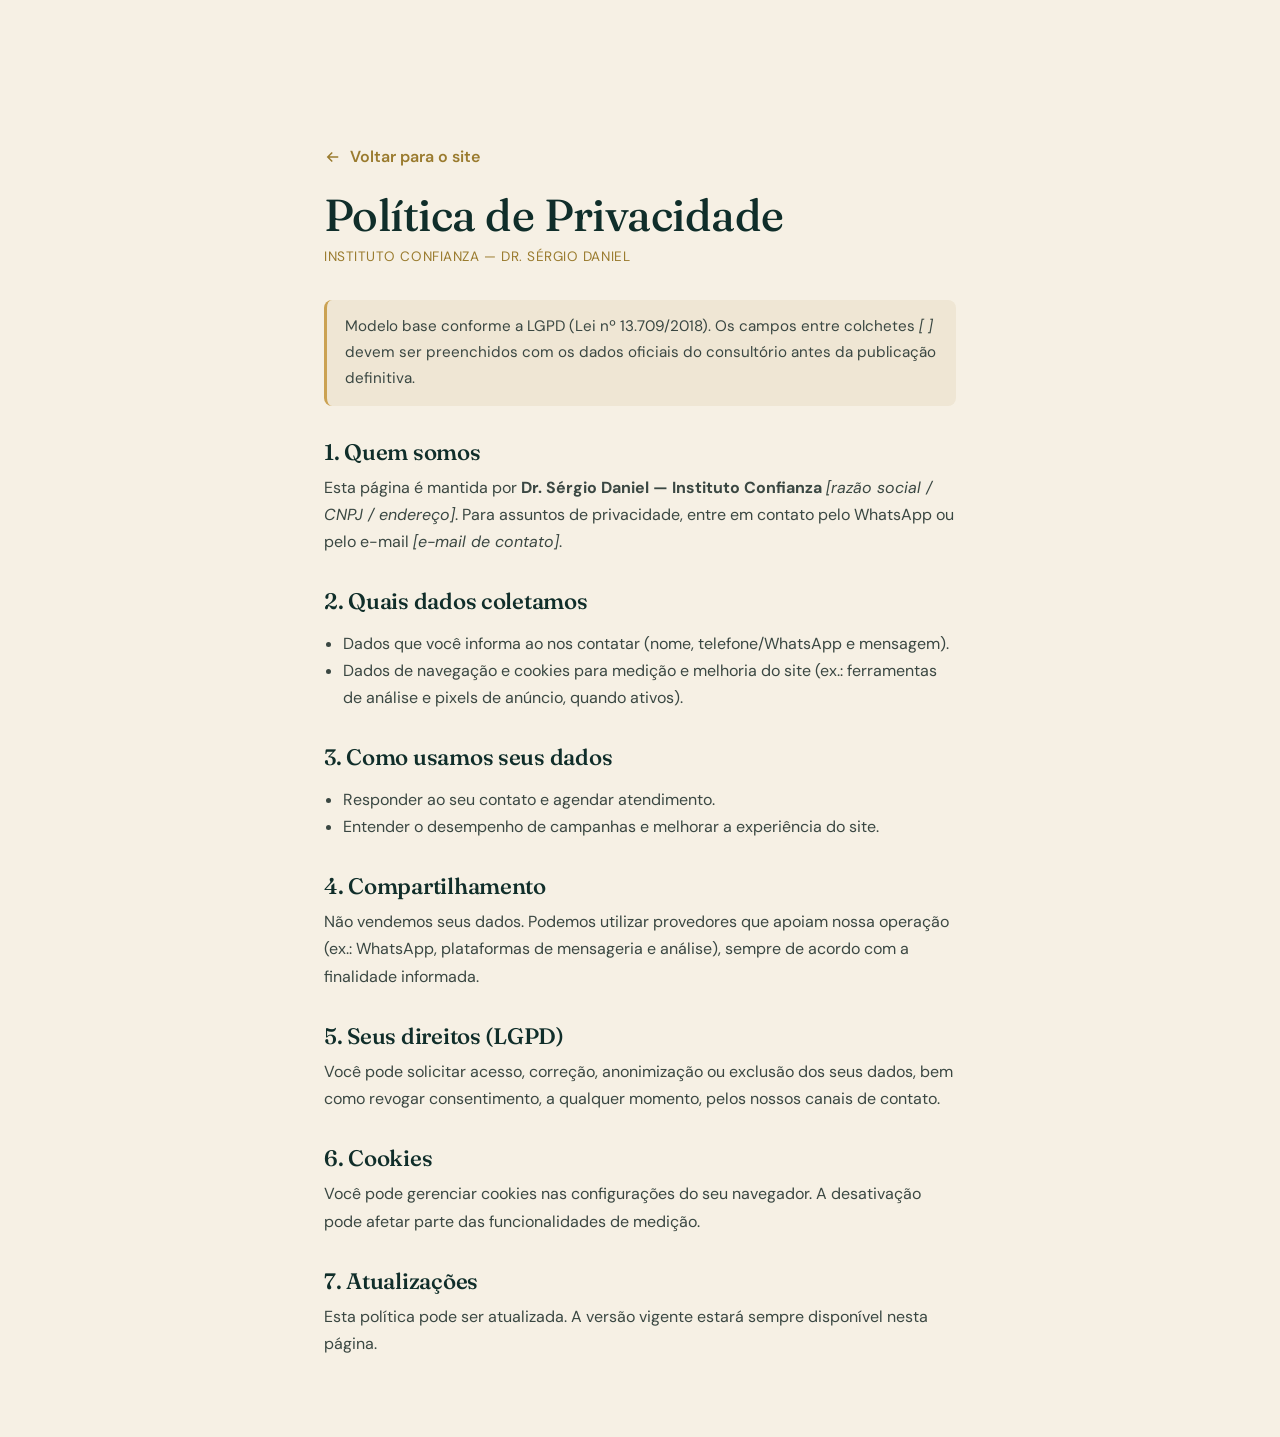
==== politica-de-privacidade/index.html @ ff895b9b "Foto real do Dr. Sérgio (hero + sobre), bio, CRM 1108-AP, endereço e acento no nome Co-Authored-By: " ====
<!DOCTYPE html>
<html lang="pt-BR">
<head>
<meta charset="UTF-8">
<meta name="viewport" content="width=device-width, initial-scale=1">
<title>Política de Privacidade — Dr. Sérgio Daniel | Instituto Confianza</title>
<meta name="robots" content="noindex">
<link rel="icon" type="image/svg+xml" href="/favicon.svg">
<link rel="preconnect" href="https://fonts.googleapis.com">
<link rel="preconnect" href="https://fonts.gstatic.com" crossorigin>
<link href="https://fonts.googleapis.com/css2?family=Fraunces:ital,opsz,wght@0,9..144,400..600;1,9..144,400..600&family=DM+Sans:opsz,wght@9..40,400..700&display=swap" rel="stylesheet">
<link rel="stylesheet" href="/style.css?v=2">
<style>
  .legal{max-width:760px;margin-inline:auto;padding:clamp(110px,16vh,160px) var(--gutter) 80px;color:var(--paper-text)}
  .legal a.back{display:inline-flex;align-items:center;gap:.5em;color:var(--gold-700);font-weight:600;margin-bottom:1.4rem}
  .legal h1{font-family:var(--font-display);color:var(--green-900);font-size:clamp(2rem,5vw,2.8rem);font-weight:480;margin:0 0 .4rem}
  .legal .updated{font-size:.85rem;color:var(--gold-700);letter-spacing:.04em;text-transform:uppercase;margin-bottom:2rem}
  .legal h2{font-family:var(--font-display);color:var(--green-900);font-size:1.4rem;font-weight:540;margin:2.2rem 0 .6rem}
  .legal p,.legal li{font-size:1rem;line-height:1.7}
  .legal ul{padding-left:1.2rem}
  .legal .note{background:var(--cream-200);border-left:3px solid var(--gold-500);border-radius:8px;padding:14px 18px;font-size:.95rem}
</style>
</head>
<body>
<main class="legal">
  <a class="back" href="/"><svg viewBox="0 0 24 24" width="18" height="18" fill="none" stroke="currentColor" stroke-width="2" aria-hidden="true"><path d="M19 12H5M11 6l-6 6 6 6"/></svg> Voltar para o site</a>
  <h1>Política de Privacidade</h1>
  <p class="updated">Instituto Confianza — Dr. Sérgio Daniel</p>

  <p class="note">Modelo base conforme a LGPD (Lei nº 13.709/2018). Os campos entre colchetes <em>[ ]</em> devem ser preenchidos com os dados oficiais do consultório antes da publicação definitiva.</p>

  <h2>1. Quem somos</h2>
  <p>Esta página é mantida por <strong>Dr. Sérgio Daniel — Instituto Confianza</strong> <em>[razão social / CNPJ / endereço]</em>. Para assuntos de privacidade, entre em contato pelo WhatsApp ou pelo e-mail <em>[e-mail de contato]</em>.</p>

  <h2>2. Quais dados coletamos</h2>
  <ul>
    <li>Dados que você informa ao nos contatar (nome, telefone/WhatsApp e mensagem).</li>
    <li>Dados de navegação e cookies para medição e melhoria do site (ex.: ferramentas de análise e pixels de anúncio, quando ativos).</li>
  </ul>

  <h2>3. Como usamos seus dados</h2>
  <ul>
    <li>Responder ao seu contato e agendar atendimento.</li>
    <li>Entender o desempenho de campanhas e melhorar a experiência do site.</li>
  </ul>

  <h2>4. Compartilhamento</h2>
  <p>Não vendemos seus dados. Podemos utilizar provedores que apoiam nossa operação (ex.: WhatsApp, plataformas de mensageria e análise), sempre de acordo com a finalidade informada.</p>

  <h2>5. Seus direitos (LGPD)</h2>
  <p>Você pode solicitar acesso, correção, anonimização ou exclusão dos seus dados, bem como revogar consentimento, a qualquer momento, pelos nossos canais de contato.</p>

  <h2>6. Cookies</h2>
  <p>Você pode gerenciar cookies nas configurações do seu navegador. A desativação pode afetar parte das funcionalidades de medição.</p>

  <h2>7. Atualizações</h2>
  <p>Esta política pode ser atualizada. A versão vigente estará sempre disponível nesta página.</p>
</main>
</body>
</html>
---- style.css ----
/* ============================================================
   LP Dr. Sergio Daniel — Instituto Confianza
   Identidade: verde-floresta + dourado (paleta real da marca)
   Fonts: Fraunces (display) + DM Sans (body)
   ============================================================ */

:root{
  /* Verde (do emblema) */
  --green-950:#0C2422;
  --green-900:#102E2A;
  --green-800:#163A33;
  --green-700:#1E4D43;
  --green-600:#2A6353;

  /* Dourado (do emblema) */
  --gold-700:#9A7B2E;
  --gold-500:#CBA252;
  --gold-400:#D9BC77;
  --gold-300:#E8D29A;

  /* Neutros quentes */
  --cream:#F6F0E4;
  --cream-200:#EFE6D4;
  --ink:#14211E;
  --paper-text:#3A4742;

  --maxw:1200px;
  --gutter:clamp(20px,5vw,64px);
  --radius:18px;

  --shadow-soft:0 24px 60px -28px rgba(12,36,34,.55);
  --shadow-gold:0 18px 50px -22px rgba(154,123,46,.5);

  --font-display:"Fraunces",Georgia,"Times New Roman",serif;
  --font-body:"DM Sans",system-ui,-apple-system,Segoe UI,sans-serif;
}

*,*::before,*::after{box-sizing:border-box}
html{scroll-behavior:smooth;-webkit-text-size-adjust:100%}
body{
  margin:0;
  font-family:var(--font-body);
  color:var(--ink);
  background:var(--cream);
  font-size:clamp(16px,1.1vw,18px);
  line-height:1.6;
  -webkit-font-smoothing:antialiased;
  text-rendering:optimizeLegibility;
}
img{max-width:100%;display:block}
a{color:inherit;text-decoration:none}
h1,h2,h3{margin:0;font-family:var(--font-display);font-weight:500;line-height:1.04;letter-spacing:-.012em}
p{margin:0}

.container{width:100%;max-width:var(--maxw);margin-inline:auto;padding-inline:var(--gutter)}

/* Kicker / eyebrow */
.kicker{
  display:inline-flex;align-items:center;gap:.6em;
  font-size:.72rem;letter-spacing:.22em;text-transform:uppercase;
  font-weight:600;color:var(--gold-500);
}
.kicker::before{content:"";width:26px;height:1px;background:linear-gradient(90deg,var(--gold-500),transparent)}

/* Botões -------------------------------------------------- */
.btn{
  --bg:var(--gold-500);--fg:var(--green-950);
  display:inline-flex;align-items:center;justify-content:center;gap:.6em;
  padding:1.05rem 1.9rem;border-radius:999px;
  font-family:var(--font-body);font-weight:600;font-size:1.02rem;letter-spacing:.01em;
  background:var(--bg);color:var(--fg);
  border:1px solid transparent;cursor:pointer;
  transition:transform .35s cubic-bezier(.2,.8,.2,1),box-shadow .35s,background .3s,color .3s;
  box-shadow:var(--shadow-gold);
}
.btn--gold{background:linear-gradient(135deg,var(--gold-400),var(--gold-500) 60%,var(--gold-700))}
.btn:hover{transform:translateY(-3px);box-shadow:0 26px 60px -20px rgba(154,123,46,.7)}
.btn--ghost{
  background:transparent;color:var(--green-800);
  border:1px solid color-mix(in srgb,var(--green-700) 45%,transparent);
  box-shadow:none;
}
.btn--ghost:hover{background:var(--green-900);color:var(--cream);border-color:var(--green-900);box-shadow:var(--shadow-soft)}
.btn svg{width:1.15em;height:1.15em;flex:none}

/* Header -------------------------------------------------- */
.site-header{
  position:fixed;inset:0 0 auto 0;z-index:60;
  display:flex;align-items:center;
  padding:18px 0;
  transition:background .4s,backdrop-filter .4s,padding .4s,border-color .4s;
  border-bottom:1px solid transparent;
}
.site-header.scrolled{
  background:color-mix(in srgb,var(--green-950) 86%,transparent);
  backdrop-filter:blur(12px) saturate(120%);
  padding:12px 0;border-bottom-color:color-mix(in srgb,var(--gold-500) 22%,transparent);
}
.site-header__row{display:flex;align-items:center;justify-content:space-between;gap:20px}
.brand{display:flex;align-items:center;gap:12px;color:var(--cream)}
.brand__mark{width:44px;height:44px;flex:none;border-radius:50%;object-fit:cover;box-shadow:0 4px 14px rgba(0,0,0,.4),0 0 0 1px color-mix(in srgb,var(--gold-400) 30%,transparent)}
.brand__name{display:flex;flex-direction:column;line-height:1}
.brand__name strong{font-family:var(--font-display);font-weight:600;font-size:1.06rem;letter-spacing:.01em}
.brand__name span{font-size:.62rem;letter-spacing:.32em;text-transform:uppercase;color:var(--gold-400);margin-top:5px}
.header-actions{display:flex;align-items:center;gap:14px}
.header-actions .ig{
  display:inline-flex;align-items:center;justify-content:center;width:42px;height:42px;border-radius:50%;
  color:var(--cream);border:1px solid color-mix(in srgb,var(--gold-400) 40%,transparent);transition:.3s;
}
.header-actions .ig:hover{background:var(--gold-500);color:var(--green-950);border-color:var(--gold-500)}
.header-actions .ig svg{width:20px;height:20px}
.header-actions .btn{padding:.7rem 1.3rem;font-size:.92rem}

/* HERO ---------------------------------------------------- */
.hero{
  position:relative;isolation:isolate;overflow:hidden;
  background:
    radial-gradient(120% 90% at 78% 18%, var(--green-700) 0%, var(--green-900) 46%, var(--green-950) 100%);
  color:var(--cream);
  padding-top:clamp(96px,12vh,150px);
  padding-bottom:clamp(40px,7vh,90px);
  min-height:100svh;display:flex;align-items:center;
}
/* brilho dourado ambiente (anima opacity/position — sem transform) */
.hero__glow{
  position:absolute;inset:-20% -10% auto auto;width:70vw;height:70vw;max-width:760px;max-height:760px;z-index:-2;
  background:radial-gradient(circle at 50% 50%, color-mix(in srgb,var(--gold-500) 26%,transparent), transparent 62%);
  filter:blur(8px);opacity:.7;
  animation:glowPulse 7s ease-in-out infinite;
}
@keyframes glowPulse{0%,100%{opacity:.55}50%{opacity:.9}}
/* linhas radiantes do emblema, decorativas */
.hero__rays{position:absolute;right:-6%;top:50%;transform:translateY(-50%);width:min(60vw,720px);z-index:-1;opacity:.16;color:var(--gold-400);pointer-events:none}
.hero__grain{position:absolute;inset:0;z-index:-1;opacity:.05;pointer-events:none;
  background-image:url("data:image/svg+xml,%3Csvg xmlns='http://www.w3.org/2000/svg' width='160' height='160'%3E%3Cfilter id='n'%3E%3CfeTurbulence type='fractalNoise' baseFrequency='0.9' numOctaves='2'/%3E%3C/filter%3E%3Crect width='100%25' height='100%25' filter='url(%23n)'/%3E%3C/svg%3E");}

.hero__inner{display:grid;grid-template-columns:1.18fr .92fr;gap:clamp(28px,5vw,72px);align-items:center;width:100%}
.hero__content{max-width:38ch}
.hero h1{
  font-size:clamp(2.5rem,5.6vw,4.4rem);
  font-optical-sizing:auto;font-weight:480;
  margin:1.1rem 0 1.2rem;letter-spacing:-.02em;
}
.hero h1 em{font-style:italic;color:var(--gold-400);font-weight:500}
.hero__sub{font-size:clamp(1.02rem,1.35vw,1.18rem);color:color-mix(in srgb,var(--cream) 86%,var(--green-600));max-width:46ch}
.hero__sub strong{color:var(--cream);font-weight:600}
.hero__cta{margin-top:1.9rem;display:flex;flex-direction:column;gap:.85rem;align-items:flex-start}
.hero__microcopy{display:flex;align-items:center;gap:.55em;font-size:.9rem;color:color-mix(in srgb,var(--cream) 70%,transparent)}
.hero__microcopy svg{width:1.05em;height:1.05em;color:var(--gold-400);flex:none}
.hero__trust{
  margin-top:2.2rem;padding-top:1.4rem;display:flex;flex-wrap:wrap;gap:1.1rem 1.8rem;
  border-top:1px solid color-mix(in srgb,var(--gold-400) 24%,transparent);
}
.hero__trust div{display:flex;flex-direction:column;gap:.15rem}
.hero__trust b{font-family:var(--font-display);font-weight:600;font-size:1.5rem;color:var(--gold-400)}
.hero__trust span{font-size:.78rem;letter-spacing:.04em;color:color-mix(in srgb,var(--cream) 70%,transparent)}

/* Retrato / moldura ouro (placeholder pronto p/ <img>) */
.hero__media{position:relative;margin:0;justify-self:end;width:100%;max-width:440px}
.portrait{
  position:relative;aspect-ratio:4/5;border-radius:calc(var(--radius) + 8px);overflow:hidden;
  border:1px solid color-mix(in srgb,var(--gold-400) 55%,transparent);
  box-shadow:var(--shadow-soft);
  background:
    linear-gradient(180deg,transparent 40%, color-mix(in srgb,var(--green-950) 78%,transparent) 100%),
    radial-gradient(120% 80% at 50% 20%, var(--green-700), var(--green-900) 70%, var(--green-950));
}
.portrait img{width:100%;height:100%;object-fit:cover;object-position:center top}
.portrait__placeholder{position:absolute;inset:0;display:grid;place-items:center;text-align:center;color:color-mix(in srgb,var(--gold-300) 80%,transparent)}
.portrait__placeholder svg{width:96px;height:96px;opacity:.85;margin-bottom:14px}
.portrait__placeholder small{display:block;font-size:.74rem;letter-spacing:.14em;text-transform:uppercase;color:color-mix(in srgb,var(--cream) 55%,transparent)}
.portrait::after{content:"";position:absolute;inset:10px;border:1px solid color-mix(in srgb,var(--gold-400) 28%,transparent);border-radius:var(--radius);pointer-events:none}
.portrait__badge{
  position:absolute;left:-18px;bottom:26px;z-index:3;
  background:var(--cream);color:var(--green-900);border-radius:14px;padding:.85rem 1.1rem;
  box-shadow:var(--shadow-soft);display:flex;align-items:center;gap:.7rem;max-width:230px;
}
.portrait__badge svg{width:30px;height:30px;color:var(--gold-700);flex:none}
.portrait__badge b{font-family:var(--font-display);font-size:.98rem;display:block;line-height:1.15}
.portrait__badge span{font-size:.74rem;color:var(--paper-text)}

/* SEÇÃO 1 — Editorial (cream) ----------------------------- */
.problema{position:relative;background:var(--cream);padding:clamp(72px,11vh,140px) 0;overflow:hidden}
.problema__emblem{position:absolute;right:-8%;top:-10%;width:min(48vw,560px);color:var(--green-700);opacity:.05;pointer-events:none}
.problema__grid{display:grid;grid-template-columns:1.02fr 1fr;gap:clamp(32px,6vw,84px);align-items:start;position:relative}
.problema__lead h2{
  font-size:clamp(2rem,4.4vw,3.35rem);color:var(--green-900);margin:1rem 0 1.4rem;font-weight:460;
}
.problema__lead h2 em{font-style:italic;color:var(--gold-700)}
.problema__lead p{color:var(--paper-text);max-width:42ch;font-size:1.06rem}
.problema__lead p + p{margin-top:1.1rem}
.problema__lead .btn{margin-top:2.1rem}

.factors{
  border-top:1px solid color-mix(in srgb,var(--green-700) 22%,transparent);
}
.factors__title{
  font-size:.78rem;letter-spacing:.18em;text-transform:uppercase;color:var(--gold-700);
  font-weight:700;padding:1.2rem 0 .4rem;
}
.factor{
  display:flex;align-items:center;gap:1rem;padding:1.05rem 0;
  border-top:1px solid color-mix(in srgb,var(--green-700) 16%,transparent);
}
.factor:first-of-type{border-top:none}
.factor__no{font-family:var(--font-display);font-size:1.05rem;color:var(--gold-700);width:2.1rem;flex:none;font-variant-numeric:tabular-nums}
.factor__icon{
  width:34px;height:34px;border-radius:50%;flex:none;display:grid;place-items:center;
  background:color-mix(in srgb,var(--gold-500) 16%,transparent);color:var(--gold-700);
}
.factor__icon svg{width:17px;height:17px}
.factor p{font-weight:500;color:var(--green-900);font-size:1.05rem}
.factor__hint{display:block;font-weight:400;font-size:.86rem;color:var(--paper-text);margin-top:.1rem}

.problema__close{
  grid-column:1 / -1;margin-top:clamp(34px,5vw,60px);
  display:flex;flex-wrap:wrap;align-items:center;justify-content:space-between;gap:24px;
  padding:clamp(24px,3vw,38px) clamp(26px,4vw,46px);border-radius:var(--radius);
  background:linear-gradient(135deg,var(--green-900),var(--green-800));color:var(--cream);
  box-shadow:var(--shadow-soft);
}
.problema__close p{font-family:var(--font-display);font-size:clamp(1.2rem,2.2vw,1.6rem);font-weight:420;max-width:30ch;line-height:1.25}
.problema__close p em{color:var(--gold-400);font-style:italic}

/* CTA flutuante (sempre centralizado) --------------------- */
.float-cta{
  position:fixed;left:0;right:0;bottom:22px;z-index:55;width:fit-content;margin-inline:auto;
  transform:translateY(140%);opacity:0;transition:transform .5s cubic-bezier(.2,.8,.2,1),opacity .4s;
}
.float-cta.show{transform:translateY(0);opacity:1}
.float-cta .btn{box-shadow:0 18px 44px -16px rgba(12,36,34,.6),0 0 0 6px color-mix(in srgb,var(--cream) 70%,transparent)}

/* Reveal (AOS-like, fora do hero) ------------------------- */
[data-reveal]{opacity:0;transform:translateY(22px);transition:opacity .7s ease,transform .7s cubic-bezier(.2,.8,.2,1)}
[data-reveal].in{opacity:1;transform:none}

/* Foco visível (acessibilidade) --------------------------- */
:focus-visible{outline:2px solid var(--gold-400);outline-offset:3px;border-radius:6px}
:focus:not(:focus-visible){outline:none}

/* Cabeçalho de seção -------------------------------------- */
.section-head{max-width:54ch}
.section-head h2{font-size:clamp(2rem,4.4vw,3.35rem);margin:1rem 0 .8rem;font-weight:460}
.section-head__sub{color:color-mix(in srgb,var(--cream) 80%,transparent);font-size:1.06rem;max-width:52ch}
.section-head--light h2{color:var(--cream)}
.section-head--center{margin-inline:auto;text-align:center}
.section-head--center .kicker::before{display:none}
.section-head--center .section-head__sub{margin-inline:auto;color:var(--paper-text)}
.section-head--center h2{color:var(--green-900)}

/* SEÇÃO 3 — Serviços (Bento) ------------------------------ */
.services{position:relative;isolation:isolate;overflow:hidden;background:var(--green-900);color:var(--cream);padding:clamp(72px,11vh,140px) 0}
.services__rays{position:absolute;right:-8%;bottom:-12%;width:min(54vw,620px);color:var(--gold-400);opacity:.06;z-index:-1;pointer-events:none}
.services .section-head{margin-bottom:clamp(34px,5vw,56px)}
.bento{display:grid;grid-template-columns:repeat(6,1fr);grid-auto-rows:minmax(168px,auto);gap:16px}
.bento__card{
  display:flex;flex-direction:column;gap:.7rem;padding:clamp(20px,2.4vw,30px);
  border-radius:var(--radius);background:var(--green-800);
  border:1px solid color-mix(in srgb,var(--gold-400) 16%,transparent);
  color:var(--cream);position:relative;overflow:hidden;
  transition:transform .4s cubic-bezier(.2,.8,.2,1),box-shadow .4s,border-color .4s,background .4s;
}
.bento__card:nth-child(1){grid-column:1 / 4;grid-row:1 / 3}
.bento__card:nth-child(2){grid-column:4 / 7;grid-row:1 / 2}
.bento__card:nth-child(3){grid-column:4 / 7;grid-row:2 / 3}
.bento__card:nth-child(4){grid-column:1 / 4;grid-row:3 / 4}
.bento__card:nth-child(5){grid-column:4 / 7;grid-row:3 / 4}
.bento__card--feature{
  background:linear-gradient(150deg,var(--gold-400),var(--gold-500) 55%,var(--gold-700));
  color:var(--green-950);border-color:transparent;justify-content:space-between;
}
.bento__card:hover{transform:translateY(-6px);box-shadow:var(--shadow-soft);border-color:color-mix(in srgb,var(--gold-400) 50%,transparent)}
.bento__card--feature:hover{box-shadow:0 28px 64px -24px rgba(154,123,46,.7)}
.bento__icon{width:46px;height:46px;border-radius:12px;display:grid;place-items:center;flex:none;
  background:color-mix(in srgb,var(--gold-400) 14%,transparent);color:var(--gold-400);transition:transform .4s}
.bento__card--feature .bento__icon{background:color-mix(in srgb,var(--green-950) 12%,transparent);color:var(--green-900)}
.bento__icon svg{width:24px;height:24px}
.bento__card:hover .bento__icon{transform:scale(1.06)}
.bento__card h3{font-size:clamp(1.15rem,1.6vw,1.42rem);font-weight:560;letter-spacing:-.01em}
.bento__card--feature h3{font-size:clamp(1.5rem,2.4vw,2rem)}
.bento__card p{font-size:.97rem;line-height:1.55;color:color-mix(in srgb,var(--cream) 82%,transparent)}
.bento__card--feature p{color:color-mix(in srgb,var(--green-950) 80%,transparent)}
.bento__more{margin-top:auto;display:inline-flex;align-items:center;gap:.4em;font-weight:600;font-size:.9rem;color:var(--gold-400);
  opacity:.65;transition:opacity .35s}
.bento__card--feature .bento__more{color:var(--green-900)}
.bento__more svg{width:1.05em;height:1.05em;transition:transform .35s}
.bento__card:hover .bento__more{opacity:1}
.bento__card:hover .bento__more svg{transform:translateX(4px)}

/* SEÇÃO 4 — Resultados (Gallery) -------------------------- */
.results{background:var(--cream);padding:clamp(72px,11vh,140px) 0;overflow:hidden}
.results .section-head{margin-bottom:clamp(30px,4vw,48px)}
.results__track{
  display:flex;gap:20px;overflow-x:auto;scroll-snap-type:x mandatory;
  padding:6px clamp(20px,5vw,64px) 18px;scrollbar-width:none;-webkit-overflow-scrolling:touch;
}
.results__track::-webkit-scrollbar{display:none}
.result-card{flex:0 0 300px;scroll-snap-align:start;border-radius:var(--radius);overflow:hidden;
  background:var(--green-900);border:1px solid color-mix(in srgb,var(--gold-400) 26%,transparent);box-shadow:var(--shadow-soft)}
.result-card__media{position:relative;aspect-ratio:3/4;
  background:radial-gradient(120% 80% at 50% 20%,var(--green-700),var(--green-900) 70%,var(--green-950))}
.result-card__media::after{content:"";position:absolute;inset:0;background:linear-gradient(transparent 52%,color-mix(in srgb,var(--green-950) 82%,transparent))}
.result-card__ph{position:absolute;inset:0;display:grid;place-content:center;justify-items:center;gap:12px;text-align:center;
  color:color-mix(in srgb,var(--gold-300) 75%,transparent);z-index:1}
.result-card__ph svg{width:54px;height:54px;opacity:.7}
.result-card__ph small{font-size:.72rem;letter-spacing:.1em;text-transform:uppercase;color:color-mix(in srgb,var(--cream) 55%,transparent)}
.result-card__play{width:64px;height:64px;border-radius:50%;display:grid;place-items:center;
  background:var(--gold-500);color:var(--green-950);animation:pulse 2.4s ease-in-out infinite}
.result-card__play svg{width:26px;height:26px;margin-left:3px}
@keyframes pulse{0%,100%{box-shadow:0 0 0 0 color-mix(in srgb,var(--gold-400) 55%,transparent)}50%{box-shadow:0 0 0 14px transparent}}
.result-card__body{padding:16px 18px;display:flex;flex-direction:column;gap:2px}
.result-card__body strong{font-family:var(--font-display);font-weight:560;font-size:1.05rem;color:var(--cream)}
.result-card__body span{font-size:.88rem;color:color-mix(in srgb,var(--cream) 66%,transparent)}
.results__cta{margin-top:8px;display:flex;justify-content:center}

/* SEÇÃO 5 — Jornada (Timeline) ---------------------------- */
.journey{background:var(--green-800);color:var(--cream);padding:clamp(72px,11vh,140px) 0;overflow:hidden}
.journey .section-head{margin-bottom:clamp(40px,6vw,64px)}
.timeline{list-style:none;margin:0;padding:0;display:grid;grid-template-columns:repeat(4,1fr);gap:28px;position:relative}
.timeline::before{content:"";position:absolute;top:28px;left:11%;right:11%;height:2px;
  background:linear-gradient(90deg,var(--gold-700),var(--gold-400),var(--gold-700));
  transform:scaleX(0);transform-origin:left;transition:transform 1.2s cubic-bezier(.2,.8,.2,1) .2s}
.timeline.in::before{transform:scaleX(1)}
.timeline__step{text-align:center;display:flex;flex-direction:column;align-items:center;gap:.5rem}
.timeline__no{width:58px;height:58px;border-radius:50%;display:grid;place-items:center;margin-bottom:14px;
  background:var(--green-900);border:1px solid color-mix(in srgb,var(--gold-400) 55%,transparent);
  color:var(--gold-400);font-family:var(--font-display);font-size:1.5rem;font-weight:560;position:relative;z-index:1;
  box-shadow:0 10px 30px -14px rgba(0,0,0,.6)}
.timeline__step h3{font-size:1.28rem;font-weight:520;color:var(--cream)}
.timeline__step p{font-size:.95rem;color:color-mix(in srgb,var(--cream) 80%,transparent);max-width:30ch}

/* SEÇÃO 6 — Sobre (Layered) ------------------------------- */
.about{background:var(--cream);padding:clamp(72px,11vh,140px) 0;overflow:hidden}
.about__grid{display:grid;grid-template-columns:.92fr 1.08fr;gap:clamp(32px,6vw,80px);align-items:center}
.about__media{position:relative;margin:0;justify-self:start;width:100%;max-width:420px}
.about__rays{position:absolute;inset:auto -14% -10% auto;width:min(46vw,380px);color:var(--gold-500);opacity:.12;z-index:0}
.portrait--about{position:relative;z-index:1}
.about__card{position:absolute;right:-14px;bottom:24px;z-index:3;display:flex;align-items:center;gap:.7rem;
  background:var(--cream);border-radius:14px;padding:.8rem 1rem;box-shadow:var(--shadow-soft);
  border:1px solid color-mix(in srgb,var(--gold-500) 24%,transparent);animation:floatY 6s ease-in-out infinite}
.about__card img{border-radius:50%;width:36px;height:36px;flex:none}
.about__card span{display:flex;flex-direction:column;line-height:1.2}
.about__card b{font-family:var(--font-display);font-size:.95rem;color:var(--green-900)}
.about__card span span,.about__card span{font-size:.78rem;color:var(--paper-text)}
@keyframes floatY{0%,100%{transform:translateY(0)}50%{transform:translateY(-7px)}}
.about__content h2{color:var(--green-900);margin:1rem 0 1.2rem}
.about__bio{color:var(--paper-text);font-size:1.06rem;line-height:1.7}
.about__content p + p{margin-top:1rem}
.about__chips{list-style:none;margin:1.6rem 0 0;padding:0;display:flex;flex-wrap:wrap;gap:.6rem}
.about__chips li{font-size:.78rem;letter-spacing:.04em;text-transform:uppercase;color:var(--gold-700);font-weight:600;
  background:color-mix(in srgb,var(--gold-500) 12%,transparent);border:1px solid color-mix(in srgb,var(--gold-500) 30%,transparent);
  padding:.5rem .9rem;border-radius:999px}
.about__content .btn{margin-top:1.8rem}

/* SEÇÃO 7 — FAQ (Accordion) ------------------------------- */
.faq{background:var(--cream-200);padding:clamp(72px,11vh,140px) 0}
.faq__wrap{max-width:780px}
.faq .section-head{margin-bottom:clamp(28px,4vw,44px)}
.faq__item{border-top:1px solid color-mix(in srgb,var(--green-700) 18%,transparent)}
.faq__item:last-child{border-bottom:1px solid color-mix(in srgb,var(--green-700) 18%,transparent)}
.faq__item h3{margin:0}
.faq__q{width:100%;display:flex;align-items:center;justify-content:space-between;gap:18px;
  background:none;border:0;cursor:pointer;text-align:left;padding:20px 2px;min-height:44px;
  font-family:var(--font-display);font-weight:520;font-size:clamp(1.04rem,1.5vw,1.18rem);color:var(--green-900)}
.faq__plus{position:relative;width:22px;height:22px;flex:none;transition:transform .4s cubic-bezier(.2,.8,.2,1)}
.faq__plus::before,.faq__plus::after{content:"";position:absolute;background:var(--gold-700);border-radius:2px}
.faq__plus::before{left:50%;top:0;width:2px;height:100%;transform:translateX(-50%)}
.faq__plus::after{top:50%;left:0;height:2px;width:100%;transform:translateY(-50%)}
.faq__item.open .faq__plus{transform:rotate(135deg)}
.faq__a{display:grid;grid-template-rows:0fr;transition:grid-template-rows .4s ease}
.faq__a>div{overflow:hidden}
.faq__item.open .faq__a{grid-template-rows:1fr}
.faq__a p{padding:0 2px 22px;color:var(--paper-text);font-size:1rem;line-height:1.65;max-width:64ch}

/* SEÇÃO 8 — CTA final (Spotlight) ------------------------- */
.finale{position:relative;isolation:isolate;overflow:hidden;text-align:center;color:var(--cream);
  background:radial-gradient(110% 80% at 50% 30%,var(--green-800),var(--green-950) 70%);
  padding:clamp(90px,14vh,170px) 0}
.finale__glow{position:absolute;left:50%;top:30%;width:80vw;max-width:760px;height:80vw;max-height:760px;
  transform:translate(-50%,-50%);z-index:-1;
  background:radial-gradient(circle,color-mix(in srgb,var(--gold-500) 24%,transparent),transparent 62%);
  filter:blur(10px);animation:glowPulse 7s ease-in-out infinite}
.finale__rays{position:absolute;inset:0;width:100%;height:100%;color:var(--gold-400);opacity:.1;z-index:-1}
.finale__inner{max-width:720px;margin-inline:auto;display:flex;flex-direction:column;align-items:center;gap:1.1rem}
.finale h2{font-size:clamp(2.2rem,5vw,3.8rem);font-weight:480;line-height:1.05}
.finale h2 em{font-style:italic;color:var(--gold-400)}
.finale p{font-size:1.1rem;color:color-mix(in srgb,var(--cream) 82%,transparent);max-width:46ch}
.finale__micro{font-size:.9rem;color:color-mix(in srgb,var(--cream) 66%,transparent)}
.btn--lg{padding:1.2rem 2.3rem;font-size:1.1rem}

/* FOOTER -------------------------------------------------- */
.site-footer{background:var(--green-950);color:color-mix(in srgb,var(--cream) 72%,transparent);
  padding:clamp(50px,7vh,82px) 0 30px;border-top:1px solid color-mix(in srgb,var(--gold-500) 18%,transparent)}
.site-footer__grid{display:grid;grid-template-columns:1.4fr 1fr 1fr;gap:clamp(28px,4vw,56px)}
.site-footer .brand{color:var(--cream);margin-bottom:1rem}
.site-footer__tag{font-size:.95rem;max-width:34ch;line-height:1.55}
.site-footer__col{display:flex;flex-direction:column;gap:.7rem}
.site-footer__col h2{font-family:var(--font-display);font-weight:560;font-size:1.05rem;color:var(--gold-400);margin-bottom:.3rem}
.site-footer__col a{font-size:.95rem;color:color-mix(in srgb,var(--cream) 80%,transparent);transition:color .3s;width:fit-content;min-height:auto}
.site-footer__col a:hover{color:var(--gold-400)}
.site-footer__muted{font-size:.92rem;color:color-mix(in srgb,var(--cream) 55%,transparent)}
.site-footer__legal{display:flex;flex-wrap:wrap;justify-content:space-between;gap:10px;margin-top:clamp(32px,5vw,52px);
  padding-top:22px;border-top:1px solid color-mix(in srgb,var(--cream) 12%,transparent);
  font-size:.82rem;color:color-mix(in srgb,var(--cream) 55%,transparent)}

/* Responsivo — seções novas ------------------------------- */
@media (max-width:900px){
  .bento{grid-template-columns:1fr 1fr;grid-auto-rows:auto}
  .bento__card{grid-column:auto!important;grid-row:auto!important}
  .bento__card--feature{grid-column:1 / -1!important}
  .timeline{grid-template-columns:1fr;gap:0;text-align:left}
  .timeline::before{top:0;bottom:0;left:28px;right:auto;width:2px;height:auto;
    background:linear-gradient(180deg,var(--gold-700),var(--gold-400),var(--gold-700));
    transform:scaleY(0);transform-origin:top}
  .timeline.in::before{transform:scaleY(1)}
  .timeline__step{flex-direction:row;align-items:flex-start;text-align:left;gap:18px;padding-bottom:30px}
  .timeline__no{margin-bottom:0}
  .timeline__step p{max-width:none}
  .timeline__step>div{flex:1}
  .about__grid{grid-template-columns:1fr;gap:30px;justify-items:center}
  .about__media{justify-self:center;max-width:360px}
  .about__content{text-align:left}
  .site-footer__grid{grid-template-columns:1fr 1fr}
  .site-footer__brand{grid-column:1 / -1}
}
@media (max-width:560px){
  .bento{grid-template-columns:1fr}
  .bento__card--feature{grid-column:auto!important}
  .result-card{flex-basis:78vw}
  .finale h2{font-size:clamp(2rem,8vw,2.6rem)}
  .finale .btn{width:100%}
  .site-footer__grid{grid-template-columns:1fr}
  .site-footer__legal{flex-direction:column}
}

/* Responsivo (hero/seção 1) ------------------------------- */
@media (max-width:900px){
  .hero{min-height:auto;padding-top:104px}
  .hero__inner{grid-template-columns:1fr;gap:30px}
  .hero__content{max-width:none}
  /* headline + CTA ANTES da mídia no mobile (CTA na 1ª dobra) */
  .hero__content{order:1}
  .hero__media{order:2;justify-self:center;max-width:340px}
  .hero__trust{display:none}
  .hero__media{margin-top:6px}
  .problema__grid{grid-template-columns:1fr;gap:14px}
  .factors{margin-top:8px}
  .header-actions .btn{display:none}
}
@media (max-width:560px){
  .hero h1{font-size:clamp(2rem,9vw,2.6rem);margin:.8rem 0 1rem}
  .hero__sub{font-size:1rem}
  .hero__cta .btn{width:100%}
  .portrait__badge{left:8px;bottom:12px;padding:.7rem .9rem}
  .brand__name span{display:none}
  .problema__close{flex-direction:column;align-items:flex-start}
}

@media (prefers-reduced-motion:reduce){
  *{animation:none!important}
  [data-reveal]{opacity:1;transform:none;transition:none}
  html{scroll-behavior:auto}
}
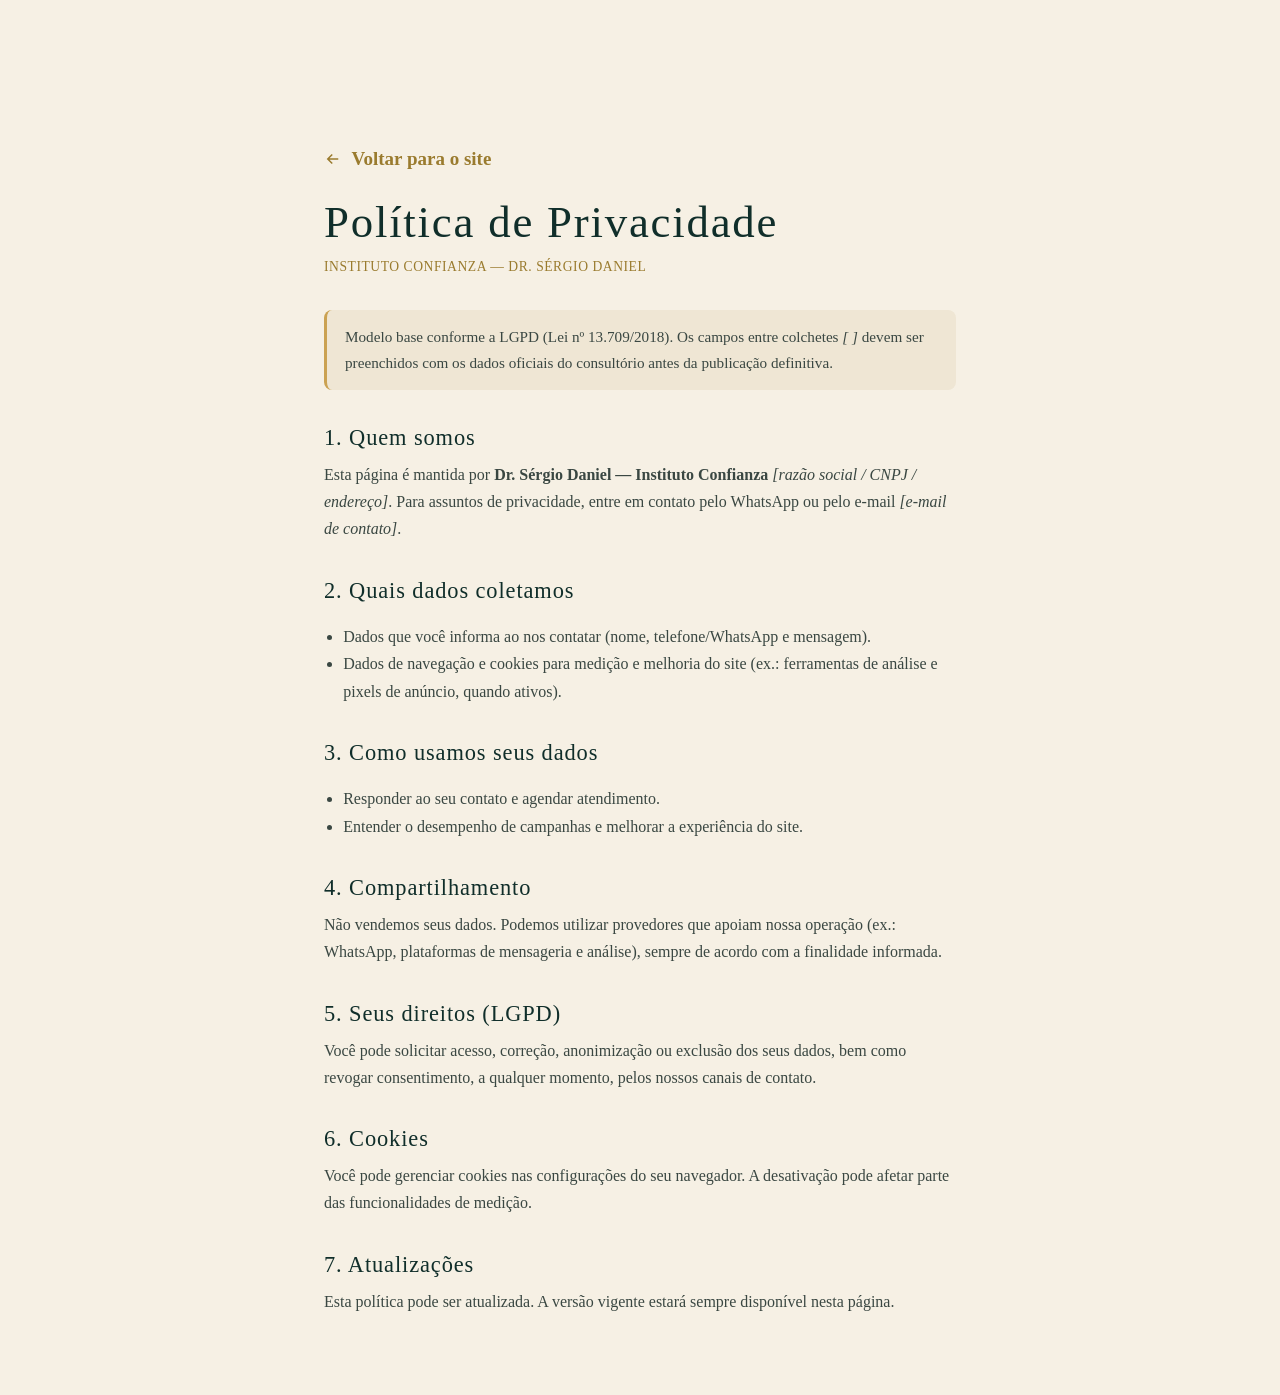
==== commit d45659fe: "LP Dr. Sérgio Daniel — reconstrução com base no rascunho dele (audio + HTML) - Copy/estrutura seguin" ====
--- a/politica-de-privacidade/index.html
+++ b/politica-de-privacidade/index.html
@@ -5,11 +5,20 @@
 <meta name="viewport" content="width=device-width, initial-scale=1">
 <title>Política de Privacidade — Dr. Sérgio Daniel | Instituto Confianza</title>
 <meta name="robots" content="noindex">
+
+<!-- Google Tag Manager -->
+<script>(function(w,d,s,l,i){w[l]=w[l]||[];w[l].push({'gtm.start':
+new Date().getTime(),event:'gtm.js'});var f=d.getElementsByTagName(s)[0],
+j=d.createElement(s),dl=l!='dataLayer'?'&l='+l:'';j.async=true;j.src=
+'https://www.googletagmanager.com/gtm.js?id='+i+dl;f.parentNode.insertBefore(j,f);
+})(window,document,'script','dataLayer','GTM-5ZCB4FC5');</script>
+<!-- End Google Tag Manager -->
+
 <link rel="icon" type="image/svg+xml" href="/favicon.svg">
 <link rel="preconnect" href="https://fonts.googleapis.com">
 <link rel="preconnect" href="https://fonts.gstatic.com" crossorigin>
 <link href="https://fonts.googleapis.com/css2?family=Fraunces:ital,opsz,wght@0,9..144,400..600;1,9..144,400..600&family=DM+Sans:opsz,wght@9..40,400..700&display=swap" rel="stylesheet">
-<link rel="stylesheet" href="/style.css?v=2">
+<link rel="stylesheet" href="/style.css?v=10">
 <style>
   .legal{max-width:760px;margin-inline:auto;padding:clamp(110px,16vh,160px) var(--gutter) 80px;color:var(--paper-text)}
   .legal a.back{display:inline-flex;align-items:center;gap:.5em;color:var(--gold-700);font-weight:600;margin-bottom:1.4rem}
@@ -22,6 +31,10 @@
 </style>
 </head>
 <body>
+<!-- Google Tag Manager (noscript) -->
+<noscript><iframe src="https://www.googletagmanager.com/ns.html?id=GTM-5ZCB4FC5"
+height="0" width="0" style="display:none;visibility:hidden"></iframe></noscript>
+<!-- End Google Tag Manager (noscript) -->
 <main class="legal">
   <a class="back" href="/"><svg viewBox="0 0 24 24" width="18" height="18" fill="none" stroke="currentColor" stroke-width="2" aria-hidden="true"><path d="M19 12H5M11 6l-6 6 6 6"/></svg> Voltar para o site</a>
   <h1>Política de Privacidade</h1>
--- a/style.css
+++ b/style.css
@@ -1,7 +1,8 @@
 /* ============================================================
-   LP Dr. Sergio Daniel — Instituto Confianza
+   LP Dr. Sérgio Daniel — Instituto Confianza
    Identidade: verde-floresta + dourado (paleta real da marca)
-   Fonts: Fraunces (display) + DM Sans (body)
+   Fonts: Cinzel (display) + Cormorant Garamond (corpo)
+   Base: rascunho aprovado pelo Dr. Sérgio + cores reais + recursos Reach
    ============================================================ */
 
 :root{
@@ -11,450 +12,244 @@
   --green-800:#163A33;
   --green-700:#1E4D43;
   --green-600:#2A6353;
-
   /* Dourado (do emblema) */
   --gold-700:#9A7B2E;
   --gold-500:#CBA252;
   --gold-400:#D9BC77;
   --gold-300:#E8D29A;
-
   /* Neutros quentes */
   --cream:#F6F0E4;
+  --cream-2:#EFE6D4;
   --cream-200:#EFE6D4;
   --ink:#14211E;
   --paper-text:#3A4742;
 
-  --maxw:1200px;
+  --maxw:1140px;
   --gutter:clamp(20px,5vw,64px);
-  --radius:18px;
-
-  --shadow-soft:0 24px 60px -28px rgba(12,36,34,.55);
-  --shadow-gold:0 18px 50px -22px rgba(154,123,46,.5);
-
-  --font-display:"Fraunces",Georgia,"Times New Roman",serif;
-  --font-body:"DM Sans",system-ui,-apple-system,Segoe UI,sans-serif;
+
+  --font-display:"Cinzel",Georgia,"Times New Roman",serif;
+  --font-body:"Cormorant Garamond",Georgia,"Times New Roman",serif;
+  --font-ui:"DM Sans",system-ui,-apple-system,Segoe UI,sans-serif;
 }
 
 *,*::before,*::after{box-sizing:border-box}
 html{scroll-behavior:smooth;-webkit-text-size-adjust:100%}
 body{
-  margin:0;
-  font-family:var(--font-body);
-  color:var(--ink);
-  background:var(--cream);
-  font-size:clamp(16px,1.1vw,18px);
-  line-height:1.6;
-  -webkit-font-smoothing:antialiased;
-  text-rendering:optimizeLegibility;
+  margin:0;background:var(--cream);color:var(--ink);
+  font-family:var(--font-body);font-size:19px;font-weight:500;line-height:1.55;
+  -webkit-font-smoothing:antialiased;text-rendering:optimizeLegibility;
 }
 img{max-width:100%;display:block}
 a{color:inherit;text-decoration:none}
-h1,h2,h3{margin:0;font-family:var(--font-display);font-weight:500;line-height:1.04;letter-spacing:-.012em}
+h1,h2,h3,.display{font-family:var(--font-display);letter-spacing:.04em;margin:0;font-weight:600;line-height:1.18}
 p{margin:0}
-
-.container{width:100%;max-width:var(--maxw);margin-inline:auto;padding-inline:var(--gutter)}
-
-/* Kicker / eyebrow */
-.kicker{
-  display:inline-flex;align-items:center;gap:.6em;
-  font-size:.72rem;letter-spacing:.22em;text-transform:uppercase;
-  font-weight:600;color:var(--gold-500);
-}
-.kicker::before{content:"";width:26px;height:1px;background:linear-gradient(90deg,var(--gold-500),transparent)}
+.wrap{max-width:var(--maxw);margin:0 auto;padding:0 var(--gutter)}
+.center{text-align:center}
+
+.eyebrow{font-family:var(--font-display);font-size:12px;letter-spacing:.22em;text-transform:uppercase;color:var(--gold-700);font-weight:600}
+.eyebrow.on-dark{color:var(--gold-400)}
+
+.ring-divider{display:flex;align-items:center;justify-content:center;gap:10px;margin:26px 0}
+.ring-divider span{width:7px;height:7px;border-radius:50%;border:1.5px solid var(--gold-700)}
+.ring-divider i{display:block;height:1px;width:64px;background:linear-gradient(90deg,transparent,var(--gold-700),transparent)}
 
 /* Botões -------------------------------------------------- */
 .btn{
-  --bg:var(--gold-500);--fg:var(--green-950);
-  display:inline-flex;align-items:center;justify-content:center;gap:.6em;
-  padding:1.05rem 1.9rem;border-radius:999px;
-  font-family:var(--font-body);font-weight:600;font-size:1.02rem;letter-spacing:.01em;
-  background:var(--bg);color:var(--fg);
-  border:1px solid transparent;cursor:pointer;
-  transition:transform .35s cubic-bezier(.2,.8,.2,1),box-shadow .35s,background .3s,color .3s;
-  box-shadow:var(--shadow-gold);
-}
-.btn--gold{background:linear-gradient(135deg,var(--gold-400),var(--gold-500) 60%,var(--gold-700))}
-.btn:hover{transform:translateY(-3px);box-shadow:0 26px 60px -20px rgba(154,123,46,.7)}
-.btn--ghost{
-  background:transparent;color:var(--green-800);
-  border:1px solid color-mix(in srgb,var(--green-700) 45%,transparent);
-  box-shadow:none;
-}
-.btn--ghost:hover{background:var(--green-900);color:var(--cream);border-color:var(--green-900);box-shadow:var(--shadow-soft)}
-.btn svg{width:1.15em;height:1.15em;flex:none}
+  display:inline-flex;align-items:center;justify-content:center;gap:8px;
+  font-family:var(--font-display);font-size:13px;font-weight:600;letter-spacing:.12em;text-transform:uppercase;
+  padding:16px 30px;border-radius:3px;cursor:pointer;border:1px solid transparent;
+  transition:transform .25s ease,box-shadow .25s ease,background .25s ease,color .25s ease;white-space:nowrap;
+}
+.btn svg{width:1.05em;height:1.05em}
+.btn-gold{background:linear-gradient(135deg,var(--gold-400),var(--gold-700));color:var(--green-950);box-shadow:0 6px 18px rgba(154,123,46,.35)}
+.btn-gold:hover{transform:translateY(-2px);box-shadow:0 12px 26px rgba(154,123,46,.5)}
+.btn-outline{border-color:var(--green-800);color:var(--green-900)}
+.btn-outline:hover{background:var(--green-900);color:var(--cream)}
+.btn-outline.on-dark{border-color:var(--gold-400);color:var(--gold-400)}
+.btn-outline.on-dark:hover{background:var(--gold-400);color:var(--green-950)}
 
 /* Header -------------------------------------------------- */
-.site-header{
-  position:fixed;inset:0 0 auto 0;z-index:60;
-  display:flex;align-items:center;
-  padding:18px 0;
-  transition:background .4s,backdrop-filter .4s,padding .4s,border-color .4s;
-  border-bottom:1px solid transparent;
-}
-.site-header.scrolled{
-  background:color-mix(in srgb,var(--green-950) 86%,transparent);
-  backdrop-filter:blur(12px) saturate(120%);
-  padding:12px 0;border-bottom-color:color-mix(in srgb,var(--gold-500) 22%,transparent);
-}
-.site-header__row{display:flex;align-items:center;justify-content:space-between;gap:20px}
-.brand{display:flex;align-items:center;gap:12px;color:var(--cream)}
-.brand__mark{width:44px;height:44px;flex:none;border-radius:50%;object-fit:cover;box-shadow:0 4px 14px rgba(0,0,0,.4),0 0 0 1px color-mix(in srgb,var(--gold-400) 30%,transparent)}
-.brand__name{display:flex;flex-direction:column;line-height:1}
-.brand__name strong{font-family:var(--font-display);font-weight:600;font-size:1.06rem;letter-spacing:.01em}
-.brand__name span{font-size:.62rem;letter-spacing:.32em;text-transform:uppercase;color:var(--gold-400);margin-top:5px}
-.header-actions{display:flex;align-items:center;gap:14px}
-.header-actions .ig{
-  display:inline-flex;align-items:center;justify-content:center;width:42px;height:42px;border-radius:50%;
-  color:var(--cream);border:1px solid color-mix(in srgb,var(--gold-400) 40%,transparent);transition:.3s;
-}
-.header-actions .ig:hover{background:var(--gold-500);color:var(--green-950);border-color:var(--gold-500)}
-.header-actions .ig svg{width:20px;height:20px}
-.header-actions .btn{padding:.7rem 1.3rem;font-size:.92rem}
-
-/* HERO ---------------------------------------------------- */
-.hero{
-  position:relative;isolation:isolate;overflow:hidden;
-  background:
-    radial-gradient(120% 90% at 78% 18%, var(--green-700) 0%, var(--green-900) 46%, var(--green-950) 100%);
-  color:var(--cream);
-  padding-top:clamp(96px,12vh,150px);
-  padding-bottom:clamp(40px,7vh,90px);
-  min-height:100svh;display:flex;align-items:center;
-}
-/* brilho dourado ambiente (anima opacity/position — sem transform) */
-.hero__glow{
-  position:absolute;inset:-20% -10% auto auto;width:70vw;height:70vw;max-width:760px;max-height:760px;z-index:-2;
-  background:radial-gradient(circle at 50% 50%, color-mix(in srgb,var(--gold-500) 26%,transparent), transparent 62%);
-  filter:blur(8px);opacity:.7;
-  animation:glowPulse 7s ease-in-out infinite;
-}
-@keyframes glowPulse{0%,100%{opacity:.55}50%{opacity:.9}}
-/* linhas radiantes do emblema, decorativas */
-.hero__rays{position:absolute;right:-6%;top:50%;transform:translateY(-50%);width:min(60vw,720px);z-index:-1;opacity:.16;color:var(--gold-400);pointer-events:none}
-.hero__grain{position:absolute;inset:0;z-index:-1;opacity:.05;pointer-events:none;
-  background-image:url("data:image/svg+xml,%3Csvg xmlns='http://www.w3.org/2000/svg' width='160' height='160'%3E%3Cfilter id='n'%3E%3CfeTurbulence type='fractalNoise' baseFrequency='0.9' numOctaves='2'/%3E%3C/filter%3E%3Crect width='100%25' height='100%25' filter='url(%23n)'/%3E%3C/svg%3E");}
-
-.hero__inner{display:grid;grid-template-columns:1.18fr .92fr;gap:clamp(28px,5vw,72px);align-items:center;width:100%}
-.hero__content{max-width:38ch}
-.hero h1{
-  font-size:clamp(2.5rem,5.6vw,4.4rem);
-  font-optical-sizing:auto;font-weight:480;
-  margin:1.1rem 0 1.2rem;letter-spacing:-.02em;
-}
-.hero h1 em{font-style:italic;color:var(--gold-400);font-weight:500}
-.hero__sub{font-size:clamp(1.02rem,1.35vw,1.18rem);color:color-mix(in srgb,var(--cream) 86%,var(--green-600));max-width:46ch}
-.hero__sub strong{color:var(--cream);font-weight:600}
-.hero__cta{margin-top:1.9rem;display:flex;flex-direction:column;gap:.85rem;align-items:flex-start}
-.hero__microcopy{display:flex;align-items:center;gap:.55em;font-size:.9rem;color:color-mix(in srgb,var(--cream) 70%,transparent)}
-.hero__microcopy svg{width:1.05em;height:1.05em;color:var(--gold-400);flex:none}
-.hero__trust{
-  margin-top:2.2rem;padding-top:1.4rem;display:flex;flex-wrap:wrap;gap:1.1rem 1.8rem;
-  border-top:1px solid color-mix(in srgb,var(--gold-400) 24%,transparent);
-}
-.hero__trust div{display:flex;flex-direction:column;gap:.15rem}
-.hero__trust b{font-family:var(--font-display);font-weight:600;font-size:1.5rem;color:var(--gold-400)}
-.hero__trust span{font-size:.78rem;letter-spacing:.04em;color:color-mix(in srgb,var(--cream) 70%,transparent)}
-
-/* Retrato / moldura ouro (placeholder pronto p/ <img>) */
-.hero__media{position:relative;margin:0;justify-self:end;width:100%;max-width:440px}
-.portrait{
-  position:relative;aspect-ratio:4/5;border-radius:calc(var(--radius) + 8px);overflow:hidden;
-  border:1px solid color-mix(in srgb,var(--gold-400) 55%,transparent);
-  box-shadow:var(--shadow-soft);
-  background:
-    linear-gradient(180deg,transparent 40%, color-mix(in srgb,var(--green-950) 78%,transparent) 100%),
-    radial-gradient(120% 80% at 50% 20%, var(--green-700), var(--green-900) 70%, var(--green-950));
-}
-.portrait img{width:100%;height:100%;object-fit:cover;object-position:center top}
-.portrait__placeholder{position:absolute;inset:0;display:grid;place-items:center;text-align:center;color:color-mix(in srgb,var(--gold-300) 80%,transparent)}
-.portrait__placeholder svg{width:96px;height:96px;opacity:.85;margin-bottom:14px}
-.portrait__placeholder small{display:block;font-size:.74rem;letter-spacing:.14em;text-transform:uppercase;color:color-mix(in srgb,var(--cream) 55%,transparent)}
-.portrait::after{content:"";position:absolute;inset:10px;border:1px solid color-mix(in srgb,var(--gold-400) 28%,transparent);border-radius:var(--radius);pointer-events:none}
-.portrait__badge{
-  position:absolute;left:-18px;bottom:26px;z-index:3;
-  background:var(--cream);color:var(--green-900);border-radius:14px;padding:.85rem 1.1rem;
-  box-shadow:var(--shadow-soft);display:flex;align-items:center;gap:.7rem;max-width:230px;
-}
-.portrait__badge svg{width:30px;height:30px;color:var(--gold-700);flex:none}
-.portrait__badge b{font-family:var(--font-display);font-size:.98rem;display:block;line-height:1.15}
-.portrait__badge span{font-size:.74rem;color:var(--paper-text)}
-
-/* SEÇÃO 1 — Editorial (cream) ----------------------------- */
-.problema{position:relative;background:var(--cream);padding:clamp(72px,11vh,140px) 0;overflow:hidden}
-.problema__emblem{position:absolute;right:-8%;top:-10%;width:min(48vw,560px);color:var(--green-700);opacity:.05;pointer-events:none}
-.problema__grid{display:grid;grid-template-columns:1.02fr 1fr;gap:clamp(32px,6vw,84px);align-items:start;position:relative}
-.problema__lead h2{
-  font-size:clamp(2rem,4.4vw,3.35rem);color:var(--green-900);margin:1rem 0 1.4rem;font-weight:460;
-}
-.problema__lead h2 em{font-style:italic;color:var(--gold-700)}
-.problema__lead p{color:var(--paper-text);max-width:42ch;font-size:1.06rem}
-.problema__lead p + p{margin-top:1.1rem}
-.problema__lead .btn{margin-top:2.1rem}
-
-.factors{
-  border-top:1px solid color-mix(in srgb,var(--green-700) 22%,transparent);
-}
-.factors__title{
-  font-size:.78rem;letter-spacing:.18em;text-transform:uppercase;color:var(--gold-700);
-  font-weight:700;padding:1.2rem 0 .4rem;
-}
-.factor{
-  display:flex;align-items:center;gap:1rem;padding:1.05rem 0;
-  border-top:1px solid color-mix(in srgb,var(--green-700) 16%,transparent);
-}
-.factor:first-of-type{border-top:none}
-.factor__no{font-family:var(--font-display);font-size:1.05rem;color:var(--gold-700);width:2.1rem;flex:none;font-variant-numeric:tabular-nums}
-.factor__icon{
-  width:34px;height:34px;border-radius:50%;flex:none;display:grid;place-items:center;
-  background:color-mix(in srgb,var(--gold-500) 16%,transparent);color:var(--gold-700);
-}
-.factor__icon svg{width:17px;height:17px}
-.factor p{font-weight:500;color:var(--green-900);font-size:1.05rem}
-.factor__hint{display:block;font-weight:400;font-size:.86rem;color:var(--paper-text);margin-top:.1rem}
-
-.problema__close{
-  grid-column:1 / -1;margin-top:clamp(34px,5vw,60px);
-  display:flex;flex-wrap:wrap;align-items:center;justify-content:space-between;gap:24px;
-  padding:clamp(24px,3vw,38px) clamp(26px,4vw,46px);border-radius:var(--radius);
-  background:linear-gradient(135deg,var(--green-900),var(--green-800));color:var(--cream);
-  box-shadow:var(--shadow-soft);
-}
-.problema__close p{font-family:var(--font-display);font-size:clamp(1.2rem,2.2vw,1.6rem);font-weight:420;max-width:30ch;line-height:1.25}
-.problema__close p em{color:var(--gold-400);font-style:italic}
-
-/* CTA flutuante (sempre centralizado) --------------------- */
-.float-cta{
-  position:fixed;left:0;right:0;bottom:22px;z-index:55;width:fit-content;margin-inline:auto;
-  transform:translateY(140%);opacity:0;transition:transform .5s cubic-bezier(.2,.8,.2,1),opacity .4s;
-}
+header{position:sticky;top:0;z-index:50;background:var(--green-900);border-bottom:1px solid rgba(217,188,119,.25)}
+.nav{display:flex;align-items:center;justify-content:space-between;padding:13px var(--gutter);max-width:var(--maxw);margin:0 auto}
+.brand{display:flex;align-items:center;gap:12px}
+.brand img{height:42px;width:42px;border-radius:50%;border:1px solid var(--gold-400);object-fit:cover}
+.brand-text{font-family:var(--font-display);color:var(--cream);font-size:14px;letter-spacing:.05em;line-height:1.2;font-weight:600}
+.brand-text span{display:block;font-size:9.5px;color:var(--gold-400);letter-spacing:.2em;margin-top:3px}
+.nav-actions{display:flex;align-items:center;gap:18px}
+.nav-actions a.ig{display:inline-flex;align-items:center;justify-content:center;width:40px;height:40px;border-radius:50%;color:var(--cream);border:1px solid rgba(217,188,119,.4);transition:.25s}
+.nav-actions a.ig:hover{background:var(--gold-400);color:var(--green-950);border-color:var(--gold-400)}
+.nav-actions a.ig svg{width:19px;height:19px}
+.header-crm{display:none;text-align:center;font-family:var(--font-display);font-size:10px;letter-spacing:.2em;text-transform:uppercase;color:var(--gold-400);font-weight:600;padding-bottom:9px}
+@media (max-width:640px){.nav-actions a.btn{display:none} .header-crm{display:block}}
+
+/* Hero ---------------------------------------------------- */
+.hero{background:radial-gradient(circle at 80% 0%,rgba(217,188,119,.12),transparent 55%),var(--green-900);color:var(--cream);padding:64px 0 72px}
+.hero-grid{display:grid;grid-template-columns:1.05fr .95fr;gap:48px;align-items:center}
+.crm-badge{display:inline-block;border:1px solid rgba(217,188,119,.5);color:var(--gold-400);font-family:var(--font-display);font-size:11px;letter-spacing:.12em;padding:6px 14px;border-radius:30px;margin-bottom:18px;font-weight:600}
+.hero h1{font-size:clamp(28px,3.7vw,44px);line-height:1.22;color:var(--cream);margin:14px 0 20px}
+.hero h1 em{font-style:normal;color:var(--gold-400)}
+.hero p.lede{font-size:21px;font-weight:500;color:#E9E3D3;max-width:520px;margin-bottom:30px}
+.hero p.lede strong{color:var(--gold-400);font-weight:600}
+.hero-cta-row{display:flex;flex-wrap:wrap;align-items:center;gap:18px;margin-bottom:38px}
+.hero-cta-row .helper{font-size:16px;color:#C9C2AC;max-width:230px}
+.chips{display:flex;gap:16px;flex-wrap:wrap;border-top:1px solid rgba(217,188,119,.22);padding-top:24px}
+.chip{flex:1 1 140px}
+.chip .t{font-family:var(--font-display);font-size:12px;color:var(--gold-400);letter-spacing:.06em;text-transform:uppercase;font-weight:600}
+.chip .d{font-size:16px;color:#D8D2BE}
+.hero-photo{position:relative}
+.hero-photo img{border-radius:6px;width:100%;aspect-ratio:4/5;object-fit:cover;box-shadow:0 24px 50px rgba(0,0,0,.35);border:1px solid rgba(217,188,119,.3)}
+.hero-photo .tag{position:absolute;left:-16px;bottom:-16px;background:var(--cream);color:var(--green-900);padding:14px 18px;border-radius:4px;box-shadow:0 14px 30px rgba(0,0,0,.25);font-family:var(--font-display);font-size:12px;letter-spacing:.04em;max-width:210px;font-weight:600}
+.hero-photo .tag b{display:block;font-size:13px;color:var(--green-700);font-weight:700}
+@media (max-width:860px){
+  .hero{padding:28px 0 50px}
+  .hero-grid{grid-template-columns:1fr;gap:20px}
+  /* CLAUDE.md: headline+CTA antes da mídia no mobile */
+  .hero-photo{order:2;max-width:320px;margin:6px auto 0}
+  .hero-photo .tag{display:none}
+  .crm-badge{margin-bottom:12px;font-size:10px;padding:5px 12px}
+  .hero h1{font-size:clamp(22px,6.2vw,30px);line-height:1.2;margin:10px 0 14px}
+  .hero p.lede{font-size:17px;margin-bottom:20px}
+  .hero-cta-row{gap:12px;margin-bottom:26px}
+  .hero-cta-row .helper{font-size:14px;max-width:none}
+  .header-crm{padding-bottom:7px;font-size:9px}
+}
+
+/* Seção genérica ----------------------------------------- */
+section.block{padding:84px 0}
+.lede-2{font-size:20px;color:#3A3A30;max-width:640px}
+.lede-2 strong{color:var(--green-700);font-weight:600}
+
+/* Seção 2 — dor ------------------------------------------ */
+.dor{background:var(--cream)}
+.dor-inner{max-width:760px;margin:0 auto;text-align:center}
+.dor h2{font-size:clamp(25px,3.2vw,34px);color:var(--green-900);line-height:1.3;margin:14px 0 22px}
+.dor h2 em{color:var(--gold-700);font-style:normal}
+
+/* Seção 3 — causas --------------------------------------- */
+.causas{background:var(--green-900);color:var(--cream)}
+.causas .eyebrow{margin-bottom:8px}
+.causas h2{color:var(--cream);font-size:clamp(23px,2.9vw,31px);max-width:680px;margin-bottom:42px}
+.causas-grid{display:grid;grid-template-columns:repeat(3,1fr);gap:1px;background:rgba(217,188,119,.18);border:1px solid rgba(217,188,119,.18)}
+.causa{background:var(--green-950);padding:30px 26px}
+.causa .num{display:inline-flex;align-items:center;justify-content:center;width:34px;height:34px;border-radius:50%;border:1px solid var(--gold-400);font-family:var(--font-display);font-size:13px;color:var(--gold-400);margin-bottom:14px;font-weight:600}
+.causa h3{font-size:16px;color:var(--cream);letter-spacing:.03em;margin-bottom:8px}
+.causa p{font-size:16px;color:#C9C2AC;margin:0}
+@media (max-width:860px){.causas-grid{grid-template-columns:1fr 1fr}}
+@media (max-width:560px){.causas-grid{grid-template-columns:1fr}}
+.causas-footer{display:flex;align-items:center;justify-content:space-between;gap:24px;margin-top:40px;flex-wrap:wrap}
+.causas-footer p{font-size:19px;font-style:italic;color:#E9E3D3;max-width:480px;margin:0}
+
+/* Seção 4 — pilares -------------------------------------- */
+.pilares{background:var(--cream)}
+.pilares h2{font-size:clamp(23px,2.9vw,31px);color:var(--green-900);max-width:560px;margin:10px 0 8px}
+.pilares .lede-2{margin-bottom:46px}
+.pilares-grid{display:grid;grid-template-columns:repeat(2,1fr);gap:24px}
+.pilar-card{background:#fff;border:1px solid var(--cream-2);border-top:3px solid var(--gold-400);padding:32px 28px;border-radius:3px;transition:box-shadow .3s ease,transform .3s ease}
+.pilar-card:hover{box-shadow:0 18px 40px rgba(26,61,46,.12);transform:translateY(-3px)}
+.pilar-card .tag-pillar{font-family:var(--font-display);font-size:10px;letter-spacing:.18em;color:var(--gold-700);text-transform:uppercase;font-weight:600}
+.pilar-card h3{font-size:19px;color:var(--green-900);margin:10px 0 10px}
+.pilar-card p{font-size:17px;color:#43433a;margin:0 0 16px}
+.pilar-card a{font-family:var(--font-display);font-size:12px;letter-spacing:.08em;text-transform:uppercase;color:var(--green-700);border-bottom:1px solid var(--green-700);padding-bottom:2px;font-weight:600}
+.pilar-card.transversal{background:var(--green-900);border-top-color:var(--gold-400)}
+.pilar-card.transversal .tag-pillar{color:var(--gold-400)}
+.pilar-card.transversal h3{color:var(--cream)}
+.pilar-card.transversal p{color:#D8D2BE}
+.pilar-card.transversal a{color:var(--gold-400);border-color:var(--gold-400)}
+@media (max-width:680px){.pilares-grid{grid-template-columns:1fr}}
+
+/* Seção 5 — transformações ------------------------------- */
+.transf{background:var(--green-950);color:var(--cream)}
+.transf h2{font-size:clamp(23px,2.9vw,31px);color:var(--cream);max-width:600px;margin:10px 0 8px}
+.transf .lede-2{color:#D8D2BE;margin-bottom:40px}
+.transf-grid{display:grid;grid-template-columns:repeat(3,1fr);gap:16px;max-width:980px}
+.transf-card{position:relative;border:0;padding:0;cursor:zoom-in;border-radius:6px;overflow:hidden;border:1px solid rgba(217,188,119,.25);background:var(--green-950);aspect-ratio:1/1;width:100%}
+.transf-card img{width:100%;height:100%;object-fit:contain;background:var(--green-950);transition:transform .5s ease}
+.transf-card:hover img{transform:scale(1.04)}
+.transf-card .lbl{position:absolute;bottom:0;left:0;right:0;display:flex;font-family:var(--font-display);font-size:10px;letter-spacing:.1em;text-transform:uppercase;font-weight:600;background:linear-gradient(180deg,transparent,rgba(0,0,0,.6));color:#fff;padding:20px 10px 9px;justify-content:space-between}
+.transf-card .lbl .is-after{color:var(--gold-300)}
+@media (max-width:900px){.transf-grid{grid-template-columns:repeat(2,1fr)}}
+@media (max-width:560px){.transf-grid{grid-template-columns:1fr;max-width:440px;margin-inline:auto}}
+@media (min-width:561px){.transf-grid > .transf-card:last-child:nth-child(odd){grid-column:auto}}
+.transf-note{font-size:15px;font-style:italic;color:#B7AF92;margin-top:26px;max-width:580px}
+
+/* Seção 6 — como funciona -------------------------------- */
+.funciona{background:var(--cream)}
+.funciona h2{font-size:clamp(23px,2.9vw,31px);color:var(--green-900);max-width:520px;margin:10px 0 46px}
+.steps{display:grid;grid-template-columns:repeat(4,1fr);gap:0;position:relative}
+.steps::before{content:"";position:absolute;top:17px;left:5%;right:5%;height:1px;background:repeating-linear-gradient(90deg,var(--gold-700) 0 6px,transparent 6px 12px)}
+.step{padding:0 18px;position:relative}
+.step .num{width:36px;height:36px;border-radius:50%;background:var(--cream);border:1px solid var(--gold-700);color:var(--gold-700);font-family:var(--font-display);font-size:13px;display:flex;align-items:center;justify-content:center;margin-bottom:18px;position:relative;z-index:2;font-weight:600}
+.step h3{font-size:16px;color:var(--green-900);margin:0 0 8px}
+.step p{font-size:16px;color:#43433a;margin:0}
+@media (max-width:760px){.steps{grid-template-columns:1fr;gap:28px} .steps::before{display:none}}
+
+/* Seção 7 — sobre ---------------------------------------- */
+.sobre{background:var(--green-900);color:var(--cream)}
+.sobre-grid{display:grid;grid-template-columns:.85fr 1.15fr;gap:54px;align-items:center}
+.sobre-photo{position:relative}
+.sobre-photo img{border-radius:6px;width:100%;aspect-ratio:4/5;object-fit:cover;border:1px solid rgba(217,188,119,.3);box-shadow:0 24px 50px rgba(0,0,0,.35)}
+.sobre h2{font-size:clamp(23px,3vw,33px);color:var(--cream);line-height:1.3;margin:10px 0 24px}
+.sobre p{font-size:19px;color:#E9E3D3;margin:0 0 18px}
+.sobre p strong{color:var(--cream);font-weight:600}
+.sobre .id-line{font-family:var(--font-display);font-size:14px;color:var(--gold-400);letter-spacing:.04em;margin:22px 0 26px;font-weight:600}
+@media (max-width:860px){.sobre-grid{grid-template-columns:1fr;gap:30px} .sobre-photo{max-width:330px;margin:0 auto}}
+
+/* Seção 8 — faq ------------------------------------------ */
+.faq{background:var(--cream)}
+.faq h2{font-size:clamp(23px,2.9vw,31px);color:var(--green-900);margin:10px 0 40px}
+.faq-list{max-width:760px}
+.faq-item{border-bottom:1px solid var(--cream-2)}
+.faq-q{display:flex;justify-content:space-between;align-items:center;gap:16px;width:100%;text-align:left;background:none;border:none;cursor:pointer;padding:22px 0;font-family:var(--font-display);font-size:16px;color:var(--green-900);min-height:44px;font-weight:600}
+.faq-q .plus{font-family:var(--font-display);font-size:22px;color:var(--gold-700);transition:transform .25s ease;line-height:1}
+.faq-item.open .faq-q .plus{transform:rotate(45deg)}
+.faq-a{max-height:0;overflow:hidden;transition:max-height .3s ease}
+.faq-a p{font-size:17px;color:#43433a;margin:0 0 22px;max-width:660px}
+.faq-item.open .faq-a{max-height:320px}
+
+/* Seção 9 — cta final ------------------------------------ */
+.cta-final{position:relative;color:var(--cream);isolation:isolate;background:var(--green-950)}
+.cta-final::before{content:"";position:absolute;inset:0;z-index:-1;background:linear-gradient(120deg,rgba(16,46,42,.92),rgba(12,36,34,.92))}
+.cta-final .wrap{position:relative;z-index:2;text-align:center;max-width:660px}
+.cta-final h2{font-size:clamp(25px,3.4vw,37px);color:var(--cream);margin:14px 0 18px;line-height:1.3}
+.cta-final h2 em{color:var(--gold-400);font-style:normal}
+.cta-final p{font-size:19px;color:#D8D2BE;margin-bottom:30px}
+.cta-final .micro{font-size:15px;color:#B7AF92;margin-top:16px}
+
+/* Footer -------------------------------------------------- */
+footer{background:var(--green-950);color:#C9C2AC;padding:60px 0 28px}
+.foot-grid{display:grid;grid-template-columns:1.2fr 1fr 1fr;gap:40px;margin-bottom:40px}
+.foot-brand{display:flex;align-items:center;gap:12px;margin-bottom:14px}
+.foot-brand img{height:42px;width:42px;border-radius:50%;border:1px solid var(--gold-400);object-fit:cover}
+.foot-brand-text{font-family:var(--font-display);color:var(--cream);font-size:14px;font-weight:600}
+footer p{font-size:16px}
+footer h4{font-family:var(--font-display);font-size:12px;letter-spacing:.12em;color:var(--gold-400);text-transform:uppercase;margin:0 0 14px;font-weight:600}
+footer ul{list-style:none;padding:0;margin:0;display:flex;flex-direction:column;gap:9px;font-size:16px}
+footer ul a:hover{color:var(--gold-400)}
+.foot-bottom{border-top:1px solid rgba(217,188,119,.15);padding-top:22px;display:flex;justify-content:space-between;flex-wrap:wrap;gap:10px;font-size:13px;color:#8C876F;font-family:var(--font-ui)}
+@media (max-width:760px){.foot-grid{grid-template-columns:1fr;gap:30px}}
+
+/* CTA flutuante (sempre centralizado) -------------------- */
+.float-cta{position:fixed;left:0;right:0;bottom:22px;z-index:60;width:fit-content;margin-inline:auto;transform:translateY(160%);opacity:0;transition:transform .5s cubic-bezier(.2,.8,.2,1),opacity .4s}
 .float-cta.show{transform:translateY(0);opacity:1}
-.float-cta .btn{box-shadow:0 18px 44px -16px rgba(12,36,34,.6),0 0 0 6px color-mix(in srgb,var(--cream) 70%,transparent)}
-
-/* Reveal (AOS-like, fora do hero) ------------------------- */
-[data-reveal]{opacity:0;transform:translateY(22px);transition:opacity .7s ease,transform .7s cubic-bezier(.2,.8,.2,1)}
-[data-reveal].in{opacity:1;transform:none}
-
-/* Foco visível (acessibilidade) --------------------------- */
-:focus-visible{outline:2px solid var(--gold-400);outline-offset:3px;border-radius:6px}
+.float-cta .btn{box-shadow:0 16px 40px -14px rgba(0,0,0,.6),0 0 0 6px color-mix(in srgb,var(--cream) 70%,transparent)}
+.float-cta .btn svg{width:1.2em;height:1.2em}
+
+/* Lightbox ----------------------------------------------- */
+.lightbox{position:fixed;inset:0;z-index:90;display:flex;align-items:center;justify-content:center;gap:8px;padding:clamp(16px,4vw,48px);background:color-mix(in srgb,var(--green-950) 90%,#000);-webkit-backdrop-filter:blur(8px);backdrop-filter:blur(8px);opacity:0;transition:opacity .3s}
+.lightbox[hidden]{display:none}
+.lightbox.open{opacity:1}
+.lightbox__img{max-width:min(880px,92vw);max-height:82vh;border-radius:8px;border:1px solid rgba(217,188,119,.3);box-shadow:0 30px 80px -30px #000}
+.lightbox__btn{display:grid;place-items:center;width:46px;height:46px;flex:none;border:1px solid rgba(246,240,228,.22);background:color-mix(in srgb,var(--green-950) 50%,transparent);color:var(--cream);border-radius:50%;cursor:pointer;transition:.25s}
+.lightbox__btn:hover{background:var(--gold-400);color:var(--green-950);border-color:var(--gold-400)}
+.lightbox__btn svg{width:22px;height:22px}
+.lightbox__close{position:absolute;top:16px;right:16px}
+
+/* Reveal -------------------------------------------------- */
+[data-reveal]{opacity:0;transform:translateY(16px);transition:opacity .6s ease,transform .6s ease}
+[data-reveal].in{opacity:1;transform:translateY(0)}
+
+:focus-visible{outline:2px solid var(--gold-400);outline-offset:3px}
 :focus:not(:focus-visible){outline:none}
-
-/* Cabeçalho de seção -------------------------------------- */
-.section-head{max-width:54ch}
-.section-head h2{font-size:clamp(2rem,4.4vw,3.35rem);margin:1rem 0 .8rem;font-weight:460}
-.section-head__sub{color:color-mix(in srgb,var(--cream) 80%,transparent);font-size:1.06rem;max-width:52ch}
-.section-head--light h2{color:var(--cream)}
-.section-head--center{margin-inline:auto;text-align:center}
-.section-head--center .kicker::before{display:none}
-.section-head--center .section-head__sub{margin-inline:auto;color:var(--paper-text)}
-.section-head--center h2{color:var(--green-900)}
-
-/* SEÇÃO 3 — Serviços (Bento) ------------------------------ */
-.services{position:relative;isolation:isolate;overflow:hidden;background:var(--green-900);color:var(--cream);padding:clamp(72px,11vh,140px) 0}
-.services__rays{position:absolute;right:-8%;bottom:-12%;width:min(54vw,620px);color:var(--gold-400);opacity:.06;z-index:-1;pointer-events:none}
-.services .section-head{margin-bottom:clamp(34px,5vw,56px)}
-.bento{display:grid;grid-template-columns:repeat(6,1fr);grid-auto-rows:minmax(168px,auto);gap:16px}
-.bento__card{
-  display:flex;flex-direction:column;gap:.7rem;padding:clamp(20px,2.4vw,30px);
-  border-radius:var(--radius);background:var(--green-800);
-  border:1px solid color-mix(in srgb,var(--gold-400) 16%,transparent);
-  color:var(--cream);position:relative;overflow:hidden;
-  transition:transform .4s cubic-bezier(.2,.8,.2,1),box-shadow .4s,border-color .4s,background .4s;
-}
-.bento__card:nth-child(1){grid-column:1 / 4;grid-row:1 / 3}
-.bento__card:nth-child(2){grid-column:4 / 7;grid-row:1 / 2}
-.bento__card:nth-child(3){grid-column:4 / 7;grid-row:2 / 3}
-.bento__card:nth-child(4){grid-column:1 / 4;grid-row:3 / 4}
-.bento__card:nth-child(5){grid-column:4 / 7;grid-row:3 / 4}
-.bento__card--feature{
-  background:linear-gradient(150deg,var(--gold-400),var(--gold-500) 55%,var(--gold-700));
-  color:var(--green-950);border-color:transparent;justify-content:space-between;
-}
-.bento__card:hover{transform:translateY(-6px);box-shadow:var(--shadow-soft);border-color:color-mix(in srgb,var(--gold-400) 50%,transparent)}
-.bento__card--feature:hover{box-shadow:0 28px 64px -24px rgba(154,123,46,.7)}
-.bento__icon{width:46px;height:46px;border-radius:12px;display:grid;place-items:center;flex:none;
-  background:color-mix(in srgb,var(--gold-400) 14%,transparent);color:var(--gold-400);transition:transform .4s}
-.bento__card--feature .bento__icon{background:color-mix(in srgb,var(--green-950) 12%,transparent);color:var(--green-900)}
-.bento__icon svg{width:24px;height:24px}
-.bento__card:hover .bento__icon{transform:scale(1.06)}
-.bento__card h3{font-size:clamp(1.15rem,1.6vw,1.42rem);font-weight:560;letter-spacing:-.01em}
-.bento__card--feature h3{font-size:clamp(1.5rem,2.4vw,2rem)}
-.bento__card p{font-size:.97rem;line-height:1.55;color:color-mix(in srgb,var(--cream) 82%,transparent)}
-.bento__card--feature p{color:color-mix(in srgb,var(--green-950) 80%,transparent)}
-.bento__more{margin-top:auto;display:inline-flex;align-items:center;gap:.4em;font-weight:600;font-size:.9rem;color:var(--gold-400);
-  opacity:.65;transition:opacity .35s}
-.bento__card--feature .bento__more{color:var(--green-900)}
-.bento__more svg{width:1.05em;height:1.05em;transition:transform .35s}
-.bento__card:hover .bento__more{opacity:1}
-.bento__card:hover .bento__more svg{transform:translateX(4px)}
-
-/* SEÇÃO 4 — Resultados (Gallery) -------------------------- */
-.results{background:var(--cream);padding:clamp(72px,11vh,140px) 0;overflow:hidden}
-.results .section-head{margin-bottom:clamp(30px,4vw,48px)}
-.results__track{
-  display:flex;gap:20px;overflow-x:auto;scroll-snap-type:x mandatory;
-  padding:6px clamp(20px,5vw,64px) 18px;scrollbar-width:none;-webkit-overflow-scrolling:touch;
-}
-.results__track::-webkit-scrollbar{display:none}
-.result-card{flex:0 0 300px;scroll-snap-align:start;border-radius:var(--radius);overflow:hidden;
-  background:var(--green-900);border:1px solid color-mix(in srgb,var(--gold-400) 26%,transparent);box-shadow:var(--shadow-soft)}
-.result-card__media{position:relative;aspect-ratio:3/4;
-  background:radial-gradient(120% 80% at 50% 20%,var(--green-700),var(--green-900) 70%,var(--green-950))}
-.result-card__media::after{content:"";position:absolute;inset:0;background:linear-gradient(transparent 52%,color-mix(in srgb,var(--green-950) 82%,transparent))}
-.result-card__ph{position:absolute;inset:0;display:grid;place-content:center;justify-items:center;gap:12px;text-align:center;
-  color:color-mix(in srgb,var(--gold-300) 75%,transparent);z-index:1}
-.result-card__ph svg{width:54px;height:54px;opacity:.7}
-.result-card__ph small{font-size:.72rem;letter-spacing:.1em;text-transform:uppercase;color:color-mix(in srgb,var(--cream) 55%,transparent)}
-.result-card__play{width:64px;height:64px;border-radius:50%;display:grid;place-items:center;
-  background:var(--gold-500);color:var(--green-950);animation:pulse 2.4s ease-in-out infinite}
-.result-card__play svg{width:26px;height:26px;margin-left:3px}
-@keyframes pulse{0%,100%{box-shadow:0 0 0 0 color-mix(in srgb,var(--gold-400) 55%,transparent)}50%{box-shadow:0 0 0 14px transparent}}
-.result-card__body{padding:16px 18px;display:flex;flex-direction:column;gap:2px}
-.result-card__body strong{font-family:var(--font-display);font-weight:560;font-size:1.05rem;color:var(--cream)}
-.result-card__body span{font-size:.88rem;color:color-mix(in srgb,var(--cream) 66%,transparent)}
-.results__cta{margin-top:8px;display:flex;justify-content:center}
-
-/* SEÇÃO 5 — Jornada (Timeline) ---------------------------- */
-.journey{background:var(--green-800);color:var(--cream);padding:clamp(72px,11vh,140px) 0;overflow:hidden}
-.journey .section-head{margin-bottom:clamp(40px,6vw,64px)}
-.timeline{list-style:none;margin:0;padding:0;display:grid;grid-template-columns:repeat(4,1fr);gap:28px;position:relative}
-.timeline::before{content:"";position:absolute;top:28px;left:11%;right:11%;height:2px;
-  background:linear-gradient(90deg,var(--gold-700),var(--gold-400),var(--gold-700));
-  transform:scaleX(0);transform-origin:left;transition:transform 1.2s cubic-bezier(.2,.8,.2,1) .2s}
-.timeline.in::before{transform:scaleX(1)}
-.timeline__step{text-align:center;display:flex;flex-direction:column;align-items:center;gap:.5rem}
-.timeline__no{width:58px;height:58px;border-radius:50%;display:grid;place-items:center;margin-bottom:14px;
-  background:var(--green-900);border:1px solid color-mix(in srgb,var(--gold-400) 55%,transparent);
-  color:var(--gold-400);font-family:var(--font-display);font-size:1.5rem;font-weight:560;position:relative;z-index:1;
-  box-shadow:0 10px 30px -14px rgba(0,0,0,.6)}
-.timeline__step h3{font-size:1.28rem;font-weight:520;color:var(--cream)}
-.timeline__step p{font-size:.95rem;color:color-mix(in srgb,var(--cream) 80%,transparent);max-width:30ch}
-
-/* SEÇÃO 6 — Sobre (Layered) ------------------------------- */
-.about{background:var(--cream);padding:clamp(72px,11vh,140px) 0;overflow:hidden}
-.about__grid{display:grid;grid-template-columns:.92fr 1.08fr;gap:clamp(32px,6vw,80px);align-items:center}
-.about__media{position:relative;margin:0;justify-self:start;width:100%;max-width:420px}
-.about__rays{position:absolute;inset:auto -14% -10% auto;width:min(46vw,380px);color:var(--gold-500);opacity:.12;z-index:0}
-.portrait--about{position:relative;z-index:1}
-.about__card{position:absolute;right:-14px;bottom:24px;z-index:3;display:flex;align-items:center;gap:.7rem;
-  background:var(--cream);border-radius:14px;padding:.8rem 1rem;box-shadow:var(--shadow-soft);
-  border:1px solid color-mix(in srgb,var(--gold-500) 24%,transparent);animation:floatY 6s ease-in-out infinite}
-.about__card img{border-radius:50%;width:36px;height:36px;flex:none}
-.about__card span{display:flex;flex-direction:column;line-height:1.2}
-.about__card b{font-family:var(--font-display);font-size:.95rem;color:var(--green-900)}
-.about__card span span,.about__card span{font-size:.78rem;color:var(--paper-text)}
-@keyframes floatY{0%,100%{transform:translateY(0)}50%{transform:translateY(-7px)}}
-.about__content h2{color:var(--green-900);margin:1rem 0 1.2rem}
-.about__bio{color:var(--paper-text);font-size:1.06rem;line-height:1.7}
-.about__content p + p{margin-top:1rem}
-.about__chips{list-style:none;margin:1.6rem 0 0;padding:0;display:flex;flex-wrap:wrap;gap:.6rem}
-.about__chips li{font-size:.78rem;letter-spacing:.04em;text-transform:uppercase;color:var(--gold-700);font-weight:600;
-  background:color-mix(in srgb,var(--gold-500) 12%,transparent);border:1px solid color-mix(in srgb,var(--gold-500) 30%,transparent);
-  padding:.5rem .9rem;border-radius:999px}
-.about__content .btn{margin-top:1.8rem}
-
-/* SEÇÃO 7 — FAQ (Accordion) ------------------------------- */
-.faq{background:var(--cream-200);padding:clamp(72px,11vh,140px) 0}
-.faq__wrap{max-width:780px}
-.faq .section-head{margin-bottom:clamp(28px,4vw,44px)}
-.faq__item{border-top:1px solid color-mix(in srgb,var(--green-700) 18%,transparent)}
-.faq__item:last-child{border-bottom:1px solid color-mix(in srgb,var(--green-700) 18%,transparent)}
-.faq__item h3{margin:0}
-.faq__q{width:100%;display:flex;align-items:center;justify-content:space-between;gap:18px;
-  background:none;border:0;cursor:pointer;text-align:left;padding:20px 2px;min-height:44px;
-  font-family:var(--font-display);font-weight:520;font-size:clamp(1.04rem,1.5vw,1.18rem);color:var(--green-900)}
-.faq__plus{position:relative;width:22px;height:22px;flex:none;transition:transform .4s cubic-bezier(.2,.8,.2,1)}
-.faq__plus::before,.faq__plus::after{content:"";position:absolute;background:var(--gold-700);border-radius:2px}
-.faq__plus::before{left:50%;top:0;width:2px;height:100%;transform:translateX(-50%)}
-.faq__plus::after{top:50%;left:0;height:2px;width:100%;transform:translateY(-50%)}
-.faq__item.open .faq__plus{transform:rotate(135deg)}
-.faq__a{display:grid;grid-template-rows:0fr;transition:grid-template-rows .4s ease}
-.faq__a>div{overflow:hidden}
-.faq__item.open .faq__a{grid-template-rows:1fr}
-.faq__a p{padding:0 2px 22px;color:var(--paper-text);font-size:1rem;line-height:1.65;max-width:64ch}
-
-/* SEÇÃO 8 — CTA final (Spotlight) ------------------------- */
-.finale{position:relative;isolation:isolate;overflow:hidden;text-align:center;color:var(--cream);
-  background:radial-gradient(110% 80% at 50% 30%,var(--green-800),var(--green-950) 70%);
-  padding:clamp(90px,14vh,170px) 0}
-.finale__glow{position:absolute;left:50%;top:30%;width:80vw;max-width:760px;height:80vw;max-height:760px;
-  transform:translate(-50%,-50%);z-index:-1;
-  background:radial-gradient(circle,color-mix(in srgb,var(--gold-500) 24%,transparent),transparent 62%);
-  filter:blur(10px);animation:glowPulse 7s ease-in-out infinite}
-.finale__rays{position:absolute;inset:0;width:100%;height:100%;color:var(--gold-400);opacity:.1;z-index:-1}
-.finale__inner{max-width:720px;margin-inline:auto;display:flex;flex-direction:column;align-items:center;gap:1.1rem}
-.finale h2{font-size:clamp(2.2rem,5vw,3.8rem);font-weight:480;line-height:1.05}
-.finale h2 em{font-style:italic;color:var(--gold-400)}
-.finale p{font-size:1.1rem;color:color-mix(in srgb,var(--cream) 82%,transparent);max-width:46ch}
-.finale__micro{font-size:.9rem;color:color-mix(in srgb,var(--cream) 66%,transparent)}
-.btn--lg{padding:1.2rem 2.3rem;font-size:1.1rem}
-
-/* FOOTER -------------------------------------------------- */
-.site-footer{background:var(--green-950);color:color-mix(in srgb,var(--cream) 72%,transparent);
-  padding:clamp(50px,7vh,82px) 0 30px;border-top:1px solid color-mix(in srgb,var(--gold-500) 18%,transparent)}
-.site-footer__grid{display:grid;grid-template-columns:1.4fr 1fr 1fr;gap:clamp(28px,4vw,56px)}
-.site-footer .brand{color:var(--cream);margin-bottom:1rem}
-.site-footer__tag{font-size:.95rem;max-width:34ch;line-height:1.55}
-.site-footer__col{display:flex;flex-direction:column;gap:.7rem}
-.site-footer__col h2{font-family:var(--font-display);font-weight:560;font-size:1.05rem;color:var(--gold-400);margin-bottom:.3rem}
-.site-footer__col a{font-size:.95rem;color:color-mix(in srgb,var(--cream) 80%,transparent);transition:color .3s;width:fit-content;min-height:auto}
-.site-footer__col a:hover{color:var(--gold-400)}
-.site-footer__muted{font-size:.92rem;color:color-mix(in srgb,var(--cream) 55%,transparent)}
-.site-footer__legal{display:flex;flex-wrap:wrap;justify-content:space-between;gap:10px;margin-top:clamp(32px,5vw,52px);
-  padding-top:22px;border-top:1px solid color-mix(in srgb,var(--cream) 12%,transparent);
-  font-size:.82rem;color:color-mix(in srgb,var(--cream) 55%,transparent)}
-
-/* Responsivo — seções novas ------------------------------- */
-@media (max-width:900px){
-  .bento{grid-template-columns:1fr 1fr;grid-auto-rows:auto}
-  .bento__card{grid-column:auto!important;grid-row:auto!important}
-  .bento__card--feature{grid-column:1 / -1!important}
-  .timeline{grid-template-columns:1fr;gap:0;text-align:left}
-  .timeline::before{top:0;bottom:0;left:28px;right:auto;width:2px;height:auto;
-    background:linear-gradient(180deg,var(--gold-700),var(--gold-400),var(--gold-700));
-    transform:scaleY(0);transform-origin:top}
-  .timeline.in::before{transform:scaleY(1)}
-  .timeline__step{flex-direction:row;align-items:flex-start;text-align:left;gap:18px;padding-bottom:30px}
-  .timeline__no{margin-bottom:0}
-  .timeline__step p{max-width:none}
-  .timeline__step>div{flex:1}
-  .about__grid{grid-template-columns:1fr;gap:30px;justify-items:center}
-  .about__media{justify-self:center;max-width:360px}
-  .about__content{text-align:left}
-  .site-footer__grid{grid-template-columns:1fr 1fr}
-  .site-footer__brand{grid-column:1 / -1}
-}
-@media (max-width:560px){
-  .bento{grid-template-columns:1fr}
-  .bento__card--feature{grid-column:auto!important}
-  .result-card{flex-basis:78vw}
-  .finale h2{font-size:clamp(2rem,8vw,2.6rem)}
-  .finale .btn{width:100%}
-  .site-footer__grid{grid-template-columns:1fr}
-  .site-footer__legal{flex-direction:column}
-}
-
-/* Responsivo (hero/seção 1) ------------------------------- */
-@media (max-width:900px){
-  .hero{min-height:auto;padding-top:104px}
-  .hero__inner{grid-template-columns:1fr;gap:30px}
-  .hero__content{max-width:none}
-  /* headline + CTA ANTES da mídia no mobile (CTA na 1ª dobra) */
-  .hero__content{order:1}
-  .hero__media{order:2;justify-self:center;max-width:340px}
-  .hero__trust{display:none}
-  .hero__media{margin-top:6px}
-  .problema__grid{grid-template-columns:1fr;gap:14px}
-  .factors{margin-top:8px}
-  .header-actions .btn{display:none}
-}
-@media (max-width:560px){
-  .hero h1{font-size:clamp(2rem,9vw,2.6rem);margin:.8rem 0 1rem}
-  .hero__sub{font-size:1rem}
-  .hero__cta .btn{width:100%}
-  .portrait__badge{left:8px;bottom:12px;padding:.7rem .9rem}
-  .brand__name span{display:none}
-  .problema__close{flex-direction:column;align-items:flex-start}
-}
 
 @media (prefers-reduced-motion:reduce){
   *{animation:none!important}
